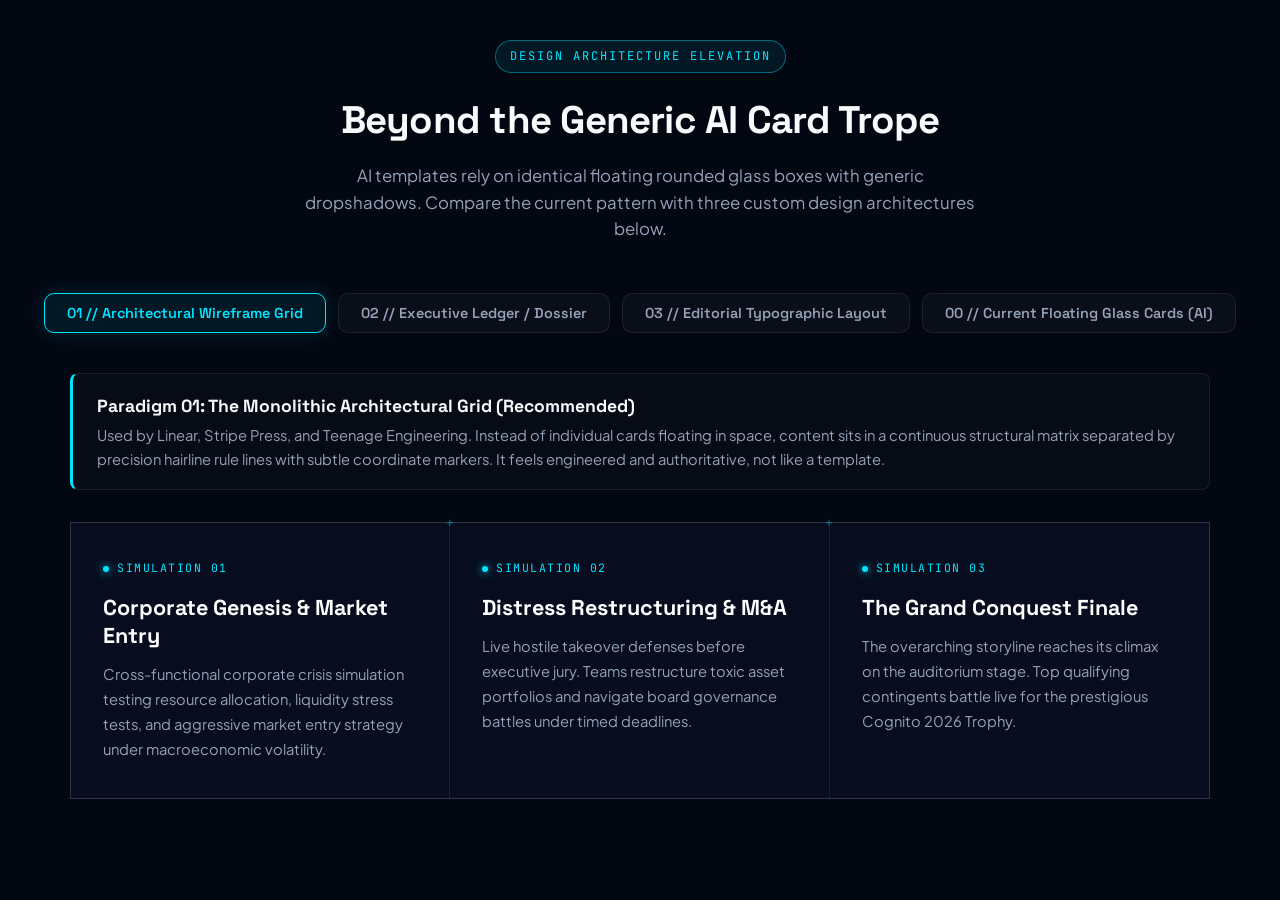
==== card-design-showcase.html @ 3b019dae "docs(showcase): add interactive card redesign showcase to project folder" ====
<!DOCTYPE html>
<html lang="en">
<head>
    <meta charset="UTF-8">
    <meta name="viewport" content="width=device-width, initial-scale=1.0">
    <title>Cognito 2026 - Bespoke Design Paradigms</title>
    <link rel="preconnect" href="https://fonts.googleapis.com">
    <link rel="preconnect" href="https://fonts.gstatic.com" crossorigin>
    <link href="https://fonts.googleapis.com/css2?family=Plus+Jakarta+Sans:wght@300;400;500;600;700;800&family=Space+Grotesk:wght@400;500;600;700&family=JetBrains+Mono:wght@400;500&display=swap" rel="stylesheet">
    <style>
        :root {
            --bg-deep: #030712;
            --bg-surface: #070d1e;
            --bg-subtle: #0d162d;
            --primary: #00e5ff;
            --primary-dim: rgba(0, 229, 255, 0.4);
            --primary-ghost: rgba(0, 229, 255, 0.08);
            --edge: rgba(255, 255, 255, 0.08);
            --edge-bright: rgba(255, 255, 255, 0.16);
            --text-primary: #f8fafc;
            --text-secondary: #94a3b8;
            --text-muted: #64748b;
            --font-display: 'Space Grotesk', sans-serif;
            --font-body: 'Plus Jakarta Sans', sans-serif;
            --font-mono: 'JetBrains Mono', monospace;
        }

        * { box-sizing: border-box; margin: 0; padding: 0; }
        body {
            background: var(--bg-deep);
            color: var(--text-primary);
            font-family: var(--font-body);
            line-height: 1.6;
            padding: 40px 24px;
        }

        .showcase-header {
            max-width: 1200px;
            margin: 0 auto 50px;
            text-align: center;
        }
        .showcase-tag {
            font-family: var(--font-mono);
            font-size: 0.75rem;
            color: var(--primary);
            letter-spacing: 2px;
            text-transform: uppercase;
            background: var(--primary-ghost);
            padding: 6px 14px;
            border-radius: 100px;
            border: 1px solid var(--primary-dim);
            display: inline-block;
            margin-bottom: 16px;
        }
        .showcase-title {
            font-family: var(--font-display);
            font-size: 2.4rem;
            font-weight: 700;
            letter-spacing: -0.02em;
            margin-bottom: 12px;
        }
        .showcase-subtitle {
            color: var(--text-secondary);
            font-size: 1.05rem;
            max-width: 680px;
            margin: 0 auto;
        }

        /* TABS */
        .tab-bar {
            display: flex;
            justify-content: center;
            gap: 12px;
            margin-bottom: 40px;
            flex-wrap: wrap;
        }
        .tab-btn {
            background: rgba(255,255,255,0.03);
            border: 1px solid var(--edge);
            color: var(--text-secondary);
            padding: 10px 22px;
            border-radius: 10px;
            font-family: var(--font-display);
            font-weight: 600;
            font-size: 0.9rem;
            cursor: pointer;
            transition: all 0.25s ease;
        }
        .tab-btn:hover {
            color: #fff;
            border-color: var(--edge-bright);
        }
        .tab-btn.active {
            background: var(--primary-ghost);
            color: var(--primary);
            border-color: var(--primary);
            box-shadow: 0 0 20px rgba(0,229,255,0.15);
        }

        .paradigm-section {
            max-width: 1140px;
            margin: 0 auto 60px;
            display: none;
        }
        .paradigm-section.active { display: block; }

        .paradigm-desc-box {
            background: rgba(255,255,255,0.02);
            border: 1px solid var(--edge);
            border-left: 3px solid var(--primary);
            padding: 18px 24px;
            border-radius: 8px;
            margin-bottom: 32px;
        }
        .paradigm-desc-box h4 {
            font-family: var(--font-display);
            font-size: 1.1rem;
            margin-bottom: 4px;
        }
        .paradigm-desc-box p {
            color: var(--text-secondary);
            font-size: 0.92rem;
        }

        /* -------------------------------------------------------------
           CURRENT (AI TROPES)
           ------------------------------------------------------------- */
        .ai-grid {
            display: grid;
            grid-template-columns: repeat(3, 1fr);
            gap: 20px;
        }
        .ai-card {
            background: rgba(13, 22, 45, 0.45);
            backdrop-filter: blur(16px);
            border: 1px solid rgba(255, 255, 255, 0.08);
            border-radius: 16px;
            padding: 28px;
            position: relative;
            transition: all 0.4s ease;
        }
        .ai-card:hover {
            transform: translateY(-6px);
            border-color: rgba(0, 229, 255, 0.4);
            box-shadow: 0 20px 40px rgba(0,0,0,0.6), 0 0 30px rgba(0,229,255,0.1);
        }
        .ai-badge {
            display: inline-block;
            font-size: 0.7rem;
            padding: 4px 10px;
            border-radius: 50px;
            background: rgba(0,229,255,0.1);
            color: var(--primary);
            margin-bottom: 14px;
        }

        /* -------------------------------------------------------------
           PARADIGM 1: ARCHITECTURAL MONOLITHIC GRID (Zero Floating Cards)
           Continuous structural frame with hairline rule lines and technical crosshairs
           ------------------------------------------------------------- */
        .arch-matrix {
            border: 1px solid var(--edge-bright);
            background: var(--bg-surface);
            display: grid;
            grid-template-columns: repeat(3, 1fr);
            position: relative;
        }
        .arch-cell {
            padding: 36px 32px;
            border-right: 1px solid var(--edge);
            position: relative;
            background: transparent;
            transition: background 0.3s ease;
        }
        .arch-cell:last-child { border-right: none; }
        .arch-cell:hover {
            background: rgba(0, 229, 255, 0.025);
        }
        .arch-crosshair {
            position: absolute;
            top: -7px;
            right: -7px;
            width: 13px;
            height: 13px;
            color: var(--primary-dim);
            font-family: var(--font-mono);
            font-size: 13px;
            line-height: 13px;
            text-align: center;
            pointer-events: none;
            z-index: 2;
        }
        .arch-kicker {
            font-family: var(--font-mono);
            font-size: 0.72rem;
            color: var(--primary);
            letter-spacing: 1.5px;
            margin-bottom: 16px;
            display: flex;
            align-items: center;
            gap: 8px;
        }
        .arch-kicker::before {
            content: '';
            width: 6px;
            height: 6px;
            background: var(--primary);
            border-radius: 50%;
            box-shadow: 0 0 8px var(--primary);
        }
        .arch-title {
            font-family: var(--font-display);
            font-size: 1.35rem;
            font-weight: 700;
            color: #fff;
            margin-bottom: 12px;
            line-height: 1.3;
        }
        .arch-desc {
            color: var(--text-secondary);
            font-size: 0.92rem;
            line-height: 1.7;
        }

        /* -------------------------------------------------------------
           PARADIGM 2: EXECUTIVE DOSSIER / LEDGER ROWS
           High-density professional rows inspired by financial terminals & corporate desks
           ------------------------------------------------------------- */
        .ledger-stack {
            display: flex;
            flex-direction: column;
            gap: 4px;
        }
        .ledger-row {
            display: grid;
            grid-template-columns: 80px 240px 1fr 180px 140px;
            align-items: center;
            padding: 22px 28px;
            background: rgba(7, 13, 30, 0.6);
            border: 1px solid var(--edge);
            border-radius: 8px;
            transition: all 0.25s cubic-bezier(0.16, 1, 0.3, 1);
            position: relative;
        }
        .ledger-row:hover {
            background: rgba(13, 22, 45, 0.9);
            border-color: var(--primary-dim);
            transform: translateX(6px);
        }
        .ledger-num {
            font-family: var(--font-mono);
            font-size: 0.85rem;
            color: var(--text-muted);
            font-weight: 600;
        }
        .ledger-entity {
            font-family: var(--font-display);
            font-size: 1.15rem;
            font-weight: 700;
            color: #fff;
        }
        .ledger-detail {
            color: var(--text-secondary);
            font-size: 0.9rem;
            padding-right: 20px;
        }
        .ledger-meta {
            font-family: var(--font-mono);
            font-size: 0.8rem;
            color: var(--primary);
        }
        .ledger-action {
            text-align: right;
        }
        .ledger-btn {
            font-family: var(--font-mono);
            font-size: 0.78rem;
            color: #fff;
            background: transparent;
            border: 1px solid var(--edge-bright);
            padding: 7px 16px;
            border-radius: 6px;
            cursor: pointer;
            transition: all 0.2s;
        }
        .ledger-row:hover .ledger-btn {
            background: var(--primary);
            color: #030712;
            border-color: var(--primary);
            font-weight: 600;
        }

        /* -------------------------------------------------------------
           PARADIGM 3: EDITORIAL TYPOGRAPHY & NEGATIVE SPACE
           Magazine/Pentagram style, zero borders, pure layout rhythm
           ------------------------------------------------------------- */
        .editorial-grid {
            display: grid;
            grid-template-columns: repeat(3, 1fr);
            gap: 48px;
            border-top: 1px solid var(--edge-bright);
            padding-top: 40px;
        }
        .editorial-col {
            position: relative;
        }
        .editorial-num {
            font-family: var(--font-display);
            font-size: 4rem;
            font-weight: 800;
            color: rgba(255, 255, 255, 0.06);
            line-height: 1;
            margin-bottom: -16px;
            user-select: none;
        }
        .editorial-title {
            font-family: var(--font-display);
            font-size: 1.45rem;
            font-weight: 700;
            color: #fff;
            margin-bottom: 14px;
        }
        .editorial-desc {
            color: var(--text-secondary);
            font-size: 0.95rem;
            line-height: 1.75;
            border-left: 2px solid var(--edge);
            padding-left: 16px;
            transition: border-color 0.3s;
        }
        .editorial-col:hover .editorial-desc {
            border-color: var(--primary);
            color: #e2e8f0;
        }
    </style>
</head>
<body>

    <header class="showcase-header">
        <span class="showcase-tag">Design Architecture Elevation</span>
        <h1 class="showcase-title">Beyond the Generic AI Card Trope</h1>
        <p class="showcase-subtitle">
            AI templates rely on identical floating rounded glass boxes with generic dropshadows. 
            Compare the current pattern with three custom design architectures below.
        </p>
    </header>

    <div class="tab-bar">
        <button class="tab-btn active" onclick="switchTab('arch')">01 // Architectural Wireframe Grid</button>
        <button class="tab-btn" onclick="switchTab('ledger')">02 // Executive Ledger / Dossier</button>
        <button class="tab-btn" onclick="switchTab('editorial')">03 // Editorial Typographic Layout</button>
        <button class="tab-btn" onclick="switchTab('current')">00 // Current Floating Glass Cards (AI)</button>
    </div>

    <!-- 01 ARCHITECTURAL GRID -->
    <div id="tab-arch" class="paradigm-section active">
        <div class="paradigm-desc-box">
            <h4>Paradigm 01: The Monolithic Architectural Grid (Recommended)</h4>
            <p>
                Used by Linear, Stripe Press, and Teenage Engineering. Instead of individual cards floating in space, content sits in a continuous structural matrix separated by precision hairline rule lines with subtle coordinate markers. It feels engineered and authoritative, not like a template.
            </p>
        </div>

        <div class="arch-matrix">
            <div class="arch-cell">
                <div class="arch-crosshair">+</div>
                <div class="arch-kicker">SIMULATION 01</div>
                <h3 class="arch-title">Corporate Genesis & Market Entry</h3>
                <p class="arch-desc">Cross-functional corporate crisis simulation testing resource allocation, liquidity stress tests, and aggressive market entry strategy under macroeconomic volatility.</p>
            </div>
            <div class="arch-cell">
                <div class="arch-crosshair">+</div>
                <div class="arch-kicker">SIMULATION 02</div>
                <h3 class="arch-title">Distress Restructuring & M&A</h3>
                <p class="arch-desc">Live hostile takeover defenses before executive jury. Teams restructure toxic asset portfolios and navigate board governance battles under timed deadlines.</p>
            </div>
            <div class="arch-cell">
                <div class="arch-kicker">SIMULATION 03</div>
                <h3 class="arch-title">The Grand Conquest Finale</h3>
                <p class="arch-desc">The overarching storyline reaches its climax on the auditorium stage. Top qualifying contingents battle live for the prestigious Cognito 2026 Trophy.</p>
            </div>
        </div>
    </div>

    <!-- 02 EXECUTIVE LEDGER -->
    <div id="tab-ledger" class="paradigm-section">
        <div class="paradigm-desc-box">
            <h4>Paradigm 02: Executive Ledger / Dossier System</h4>
            <p>
                Inspired by Bloomberg terminals, private wealth portals, and McKinsey war-room dashboards. High-density horizontal exhibits with monospace timestamps and status indicators. Perfect for Rounds, Timeline exhibits, and Representatives.
            </p>
        </div>

        <div class="ledger-stack">
            <div class="ledger-row">
                <div class="ledger-num">EX // 01</div>
                <div class="ledger-entity">Corporate Genesis</div>
                <div class="ledger-detail">Cross-functional cross-examination simulation testing resource allocation & strategy.</div>
                <div class="ledger-meta">DEC 15 • 09:30 IST</div>
                <div class="ledger-action"><button class="ledger-btn">View Dossier →</button></div>
            </div>
            <div class="ledger-row">
                <div class="ledger-num">EX // 02</div>
                <div class="ledger-entity">Crisis Management</div>
                <div class="ledger-detail">Supply-chain collapse scenario requiring instant boardroom strategic realignment.</div>
                <div class="ledger-meta">DEC 16 • 10:00 IST</div>
                <div class="ledger-action"><button class="ledger-btn">View Dossier →</button></div>
            </div>
            <div class="ledger-row">
                <div class="ledger-num">EX // 03</div>
                <div class="ledger-entity">The Final Conquest</div>
                <div class="ledger-detail">Live executive pitch & hostile defense before senior industry partners.</div>
                <div class="ledger-meta">DEC 17 • 11:00 IST</div>
                <div class="ledger-action"><button class="ledger-btn">View Dossier →</button></div>
            </div>
        </div>
    </div>

    <!-- 03 EDITORIAL TYPOGRAPHY -->
    <div id="tab-editorial" class="paradigm-section">
        <div class="paradigm-desc-box">
            <h4>Paradigm 03: Editorial Typographic Hierarchy</h4>
            <p>
                Used by high-end design houses (Pentagram, Apple Pro campaigns, Architectural Digest). Deletes card boxes entirely! Relies on dramatic scale contrast, large faint numerals, and crisp accent borders. Feels like an elite print monograph brought to life.
            </p>
        </div>

        <div class="editorial-grid">
            <div class="editorial-col">
                <div class="editorial-num">01</div>
                <h3 class="editorial-title">Corporate Genesis</h3>
                <p class="editorial-desc">Testing the contingent's agility, cross-departmental coordination, and capital allocation in high-pressure simulation chambers.</p>
            </div>
            <div class="editorial-col">
                <div class="editorial-num">02</div>
                <h3 class="editorial-title">Hostile Takeovers</h3>
                <p class="editorial-desc">Unannounced stakeholder revolts and supply collapse. Defend your corporate valuation before an uncompromising jury.</p>
            </div>
            <div class="editorial-col">
                <div class="editorial-num">03</div>
                <h3 class="editorial-title">Grand Champions</h3>
                <p class="editorial-desc">The overarching storyline reaches its climax. The premier contingents battle live for the prestigious Cognito 2026 Trophy.</p>
            </div>
        </div>
    </div>

    <!-- 00 CURRENT AI TROPES -->
    <div id="tab-current" class="paradigm-section">
        <div class="paradigm-desc-box" style="border-left-color: #ef4444;">
            <h4 style="color: #f87171;">Current Look: The Floating Glassmorphic AI Trope</h4>
            <p>
                Identical rounded rectangles floating with <code>translateY(-6px)</code> on hover, glass blur, and glowing borders. This pattern was generated by AI tools thousands of times in 2024 and feels like a clone template.
            </p>
        </div>

        <div class="ai-grid">
            <div class="ai-card">
                <span class="ai-badge">ROUND 1</span>
                <h3 style="margin-bottom:10px;">Corporate Genesis</h3>
                <p style="color:var(--text-secondary);font-size:0.9rem;">Cross-functional corporate simulation testing agility, strategy, and resource allocation.</p>
            </div>
            <div class="ai-card">
                <span class="ai-badge">SEMI-FINALS</span>
                <h3 style="margin-bottom:10px;">Hostile Defense</h3>
                <p style="color:var(--text-secondary);font-size:0.9rem;">Unannounced supply-chain collapse threatening corporate continuity live.</p>
            </div>
            <div class="ai-card">
                <span class="ai-badge">FINALE</span>
                <h3 style="margin-bottom:10px;">The Final Conquest</h3>
                <p style="color:var(--text-secondary);font-size:0.9rem;">Top qualifying contingents battle live on the auditorium stage for the trophy.</p>
            </div>
        </div>
    </div>

    <script>
        function switchTab(tabId) {
            document.querySelectorAll('.tab-btn').forEach(b => b.classList.remove('active'));
            document.querySelectorAll('.paradigm-section').forEach(s => s.classList.remove('active'));
            
            const targetSection = document.getElementById('tab-' + tabId);
            if (targetSection) targetSection.classList.add('active');

            const activeBtn = Array.from(document.querySelectorAll('.tab-btn')).find(b => b.getAttribute('onclick').includes(tabId));
            if (activeBtn) activeBtn.classList.add('active');
        }
    </script>
</body>
</html>
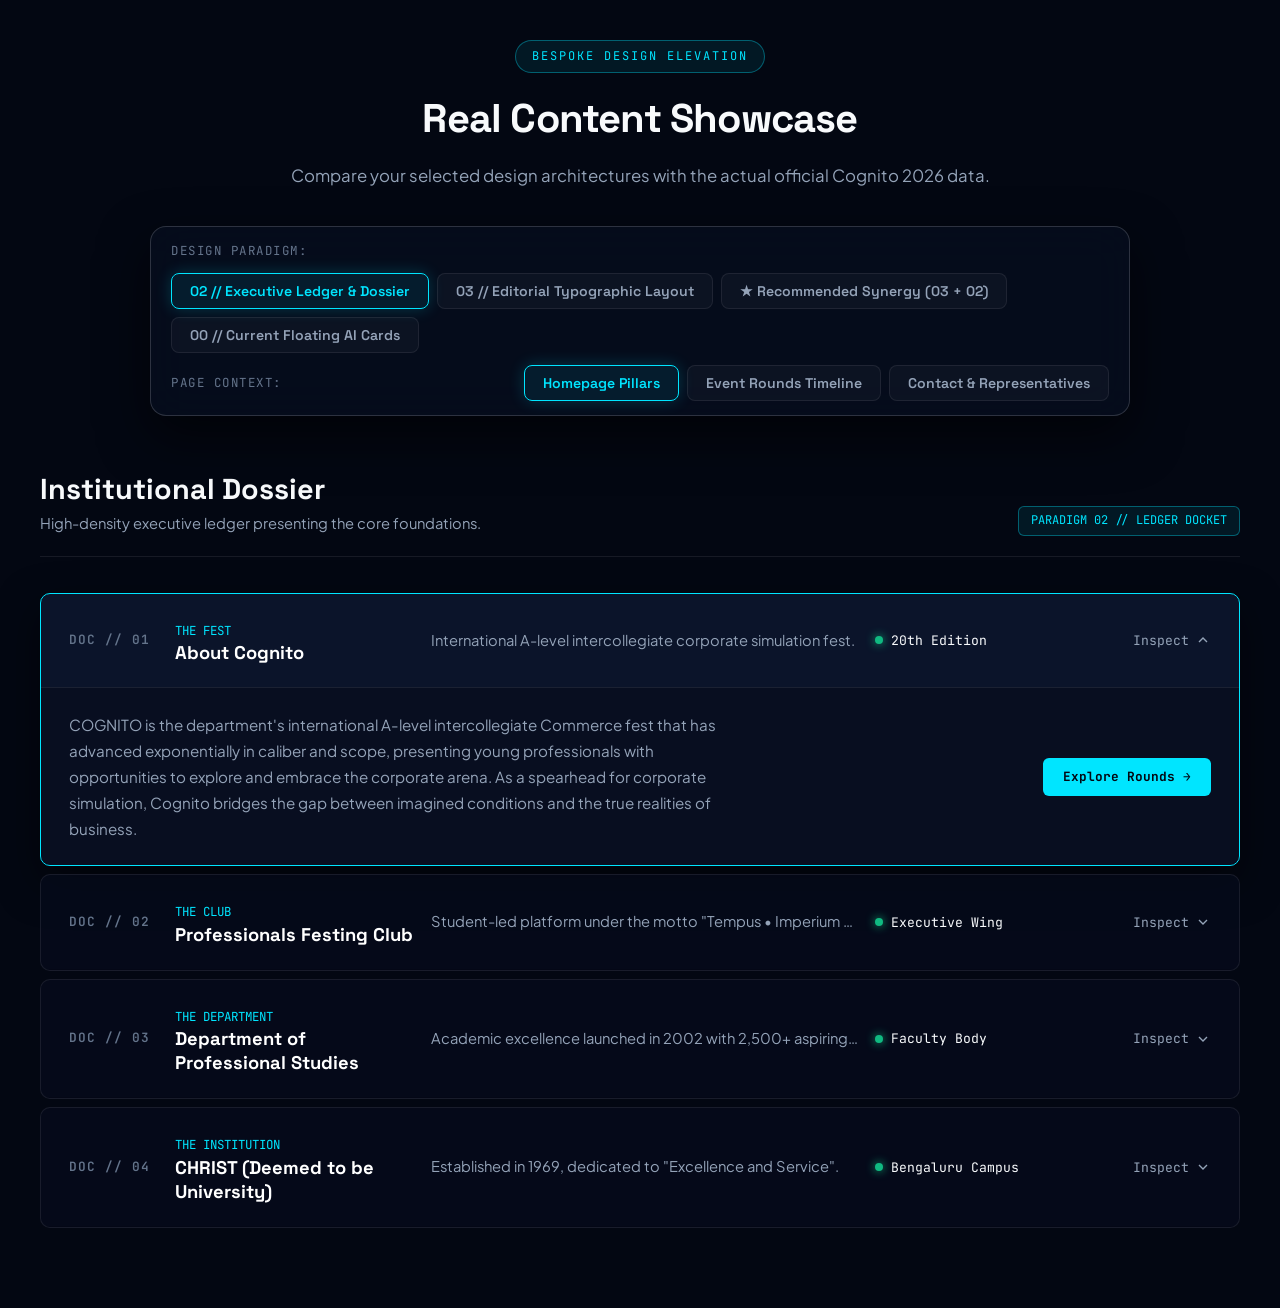
==== commit f441e4c0: "feat(design): update real-content design showcase with paradigms 02, 03 and synergy view" ====
--- a/card-design-showcase.html
+++ b/card-design-showcase.html
@@ -3,26 +3,31 @@
 <head>
     <meta charset="UTF-8">
     <meta name="viewport" content="width=device-width, initial-scale=1.0">
-    <title>Cognito 2026 - Bespoke Design Paradigms</title>
+    <title>Cognito 2026 - Real Content Design Paradigms</title>
     <link rel="preconnect" href="https://fonts.googleapis.com">
     <link rel="preconnect" href="https://fonts.gstatic.com" crossorigin>
-    <link href="https://fonts.googleapis.com/css2?family=Plus+Jakarta+Sans:wght@300;400;500;600;700;800&family=Space+Grotesk:wght@400;500;600;700&family=JetBrains+Mono:wght@400;500&display=swap" rel="stylesheet">
+    <link href="https://fonts.googleapis.com/css2?family=Plus+Jakarta+Sans:wght@300;400;500;600;700;800&family=Space+Grotesk:wght@400;500;600;700&family=JetBrains+Mono:wght@400;500;600&display=swap" rel="stylesheet">
     <style>
         :root {
             --bg-deep: #030712;
             --bg-surface: #070d1e;
-            --bg-subtle: #0d162d;
+            --bg-elevated: #0d162d;
+            --bg-glass: rgba(10, 18, 38, 0.65);
             --primary: #00e5ff;
-            --primary-dim: rgba(0, 229, 255, 0.4);
+            --primary-dim: rgba(0, 229, 255, 0.35);
             --primary-ghost: rgba(0, 229, 255, 0.08);
             --edge: rgba(255, 255, 255, 0.08);
+            --edge-dim: rgba(255, 255, 255, 0.04);
             --edge-bright: rgba(255, 255, 255, 0.16);
             --text-primary: #f8fafc;
             --text-secondary: #94a3b8;
             --text-muted: #64748b;
+            --accent-green: #10b981;
+            --accent-amber: #f59e0b;
             --font-display: 'Space Grotesk', sans-serif;
             --font-body: 'Plus Jakarta Sans', sans-serif;
             --font-mono: 'JetBrains Mono', monospace;
+            --ease-out: cubic-bezier(0.16, 1, 0.3, 1);
         }
 
         * { box-sizing: border-box; margin: 0; padding: 0; }
@@ -31,30 +36,36 @@
             color: var(--text-primary);
             font-family: var(--font-body);
             line-height: 1.6;
-            padding: 40px 24px;
-        }
-
+            padding: 40px 20px 80px;
+            overflow-x: hidden;
+        }
+
+        .container {
+            max-width: 1200px;
+            margin: 0 auto;
+        }
+
+        /* TOP SHOWCASE CONTROLS */
         .showcase-header {
-            max-width: 1200px;
-            margin: 0 auto 50px;
             text-align: center;
-        }
-        .showcase-tag {
+            margin-bottom: 36px;
+        }
+        .showcase-pill {
             font-family: var(--font-mono);
             font-size: 0.75rem;
             color: var(--primary);
             letter-spacing: 2px;
             text-transform: uppercase;
             background: var(--primary-ghost);
-            padding: 6px 14px;
+            padding: 6px 16px;
             border-radius: 100px;
             border: 1px solid var(--primary-dim);
             display: inline-block;
-            margin-bottom: 16px;
+            margin-bottom: 14px;
         }
         .showcase-title {
             font-family: var(--font-display);
-            font-size: 2.4rem;
+            font-size: 2.5rem;
             font-weight: 700;
             letter-spacing: -0.02em;
             margin-bottom: 12px;
@@ -62,426 +73,1139 @@
         .showcase-subtitle {
             color: var(--text-secondary);
             font-size: 1.05rem;
-            max-width: 680px;
+            max-width: 720px;
             margin: 0 auto;
         }
 
-        /* TABS */
-        .tab-bar {
+        /* DUAL CONTROLLER BAR */
+        .control-dock {
+            background: rgba(7, 13, 30, 0.85);
+            border: 1px solid var(--edge-bright);
+            backdrop-filter: blur(20px);
+            padding: 14px 20px;
+            border-radius: 16px;
+            max-width: 980px;
+            margin: 0 auto 50px;
             display: flex;
-            justify-content: center;
+            flex-direction: column;
             gap: 12px;
-            margin-bottom: 40px;
+            box-shadow: 0 20px 50px rgba(0,0,0,0.6);
+        }
+        .control-row {
+            display: flex;
+            align-items: center;
+            justify-content: space-between;
+            gap: 12px;
             flex-wrap: wrap;
         }
-        .tab-btn {
+        .control-label {
+            font-family: var(--font-mono);
+            font-size: 0.78rem;
+            color: var(--text-muted);
+            text-transform: uppercase;
+            letter-spacing: 1.5px;
+        }
+        .btn-group {
+            display: flex;
+            gap: 8px;
+            flex-wrap: wrap;
+        }
+        .mode-btn {
             background: rgba(255,255,255,0.03);
             border: 1px solid var(--edge);
             color: var(--text-secondary);
-            padding: 10px 22px;
-            border-radius: 10px;
+            padding: 8px 18px;
+            border-radius: 8px;
             font-family: var(--font-display);
+            font-size: 0.88rem;
             font-weight: 600;
-            font-size: 0.9rem;
             cursor: pointer;
-            transition: all 0.25s ease;
-        }
-        .tab-btn:hover {
+            transition: all 0.2s var(--ease-out);
+        }
+        .mode-btn:hover {
             color: #fff;
             border-color: var(--edge-bright);
         }
-        .tab-btn.active {
+        .mode-btn.active {
             background: var(--primary-ghost);
             color: var(--primary);
             border-color: var(--primary);
-            box-shadow: 0 0 20px rgba(0,229,255,0.15);
-        }
-
-        .paradigm-section {
-            max-width: 1140px;
-            margin: 0 auto 60px;
+            box-shadow: 0 0 16px rgba(0,229,255,0.2);
+        }
+        .mode-btn.current-ai.active {
+            background: rgba(239, 68, 68, 0.1);
+            color: #f87171;
+            border-color: #ef4444;
+            box-shadow: 0 0 16px rgba(239,68,68,0.2);
+        }
+
+        .view-frame {
             display: none;
         }
-        .paradigm-section.active { display: block; }
-
-        .paradigm-desc-box {
-            background: rgba(255,255,255,0.02);
-            border: 1px solid var(--edge);
-            border-left: 3px solid var(--primary);
-            padding: 18px 24px;
-            border-radius: 8px;
-            margin-bottom: 32px;
-        }
-        .paradigm-desc-box h4 {
+        .view-frame.active {
+            display: block;
+            animation: fadeIn 0.4s var(--ease-out);
+        }
+        @keyframes fadeIn {
+            from { opacity: 0; transform: translateY(12px); }
+            to { opacity: 1; transform: translateY(0); }
+        }
+
+        .section-intro-bar {
+            border-bottom: 1px solid var(--edge);
+            padding-bottom: 20px;
+            margin-bottom: 36px;
+            display: flex;
+            justify-content: space-between;
+            align-items: flex-end;
+            flex-wrap: wrap;
+            gap: 16px;
+        }
+        .section-intro-bar h2 {
             font-family: var(--font-display);
-            font-size: 1.1rem;
-            margin-bottom: 4px;
-        }
-        .paradigm-desc-box p {
-            color: var(--text-secondary);
-            font-size: 0.92rem;
-        }
-
-        /* -------------------------------------------------------------
-           CURRENT (AI TROPES)
-           ------------------------------------------------------------- */
-        .ai-grid {
-            display: grid;
-            grid-template-columns: repeat(3, 1fr);
-            gap: 20px;
-        }
-        .ai-card {
-            background: rgba(13, 22, 45, 0.45);
-            backdrop-filter: blur(16px);
-            border: 1px solid rgba(255, 255, 255, 0.08);
-            border-radius: 16px;
-            padding: 28px;
-            position: relative;
-            transition: all 0.4s ease;
-        }
-        .ai-card:hover {
-            transform: translateY(-6px);
-            border-color: rgba(0, 229, 255, 0.4);
-            box-shadow: 0 20px 40px rgba(0,0,0,0.6), 0 0 30px rgba(0,229,255,0.1);
-        }
-        .ai-badge {
-            display: inline-block;
-            font-size: 0.7rem;
-            padding: 4px 10px;
-            border-radius: 50px;
-            background: rgba(0,229,255,0.1);
+            font-size: 1.8rem;
+            font-weight: 700;
+        }
+        .section-intro-bar .badge-note {
+            font-family: var(--font-mono);
+            font-size: 0.75rem;
             color: var(--primary);
-            margin-bottom: 14px;
-        }
-
-        /* -------------------------------------------------------------
-           PARADIGM 1: ARCHITECTURAL MONOLITHIC GRID (Zero Floating Cards)
-           Continuous structural frame with hairline rule lines and technical crosshairs
-           ------------------------------------------------------------- */
-        .arch-matrix {
-            border: 1px solid var(--edge-bright);
-            background: var(--bg-surface);
-            display: grid;
-            grid-template-columns: repeat(3, 1fr);
-            position: relative;
-        }
-        .arch-cell {
-            padding: 36px 32px;
-            border-right: 1px solid var(--edge);
-            position: relative;
-            background: transparent;
-            transition: background 0.3s ease;
-        }
-        .arch-cell:last-child { border-right: none; }
-        .arch-cell:hover {
-            background: rgba(0, 229, 255, 0.025);
-        }
-        .arch-crosshair {
-            position: absolute;
-            top: -7px;
-            right: -7px;
-            width: 13px;
-            height: 13px;
-            color: var(--primary-dim);
-            font-family: var(--font-mono);
-            font-size: 13px;
-            line-height: 13px;
-            text-align: center;
-            pointer-events: none;
-            z-index: 2;
-        }
-        .arch-kicker {
-            font-family: var(--font-mono);
-            font-size: 0.72rem;
-            color: var(--primary);
-            letter-spacing: 1.5px;
-            margin-bottom: 16px;
-            display: flex;
-            align-items: center;
-            gap: 8px;
-        }
-        .arch-kicker::before {
-            content: '';
-            width: 6px;
-            height: 6px;
-            background: var(--primary);
-            border-radius: 50%;
-            box-shadow: 0 0 8px var(--primary);
-        }
-        .arch-title {
-            font-family: var(--font-display);
-            font-size: 1.35rem;
-            font-weight: 700;
-            color: #fff;
-            margin-bottom: 12px;
-            line-height: 1.3;
-        }
-        .arch-desc {
-            color: var(--text-secondary);
-            font-size: 0.92rem;
-            line-height: 1.7;
-        }
-
-        /* -------------------------------------------------------------
-           PARADIGM 2: EXECUTIVE DOSSIER / LEDGER ROWS
-           High-density professional rows inspired by financial terminals & corporate desks
-           ------------------------------------------------------------- */
-        .ledger-stack {
+            background: var(--primary-ghost);
+            padding: 4px 12px;
+            border-radius: 6px;
+            border: 1px solid var(--primary-dim);
+        }
+
+        /* =============================================================
+           PARADIGM 02 // EXECUTIVE DOSSIER & LEDGER ROWS
+           ============================================================= */
+
+        /* 1. Rounds Ledger */
+        .rounds-ledger-stack {
             display: flex;
             flex-direction: column;
-            gap: 4px;
-        }
-        .ledger-row {
+            gap: 8px;
+        }
+        .rounds-ledger-item {
+            background: rgba(7, 13, 30, 0.6);
+            border: 1px solid var(--edge);
+            border-radius: 10px;
+            overflow: hidden;
+            transition: all 0.3s var(--ease-out);
+        }
+        .rounds-ledger-item:hover {
+            border-color: var(--primary-dim);
+            background: rgba(13, 22, 45, 0.7);
+        }
+        .rounds-ledger-item.expanded {
+            border-color: var(--primary);
+            background: rgba(13, 22, 45, 0.9);
+            box-shadow: 0 16px 40px rgba(0,0,0,0.5);
+        }
+        .rounds-ledger-header {
             display: grid;
-            grid-template-columns: 80px 240px 1fr 180px 140px;
+            grid-template-columns: 90px 240px 1fr 180px 140px;
             align-items: center;
             padding: 22px 28px;
-            background: rgba(7, 13, 30, 0.6);
-            border: 1px solid var(--edge);
-            border-radius: 8px;
-            transition: all 0.25s cubic-bezier(0.16, 1, 0.3, 1);
-            position: relative;
-        }
-        .ledger-row:hover {
-            background: rgba(13, 22, 45, 0.9);
-            border-color: var(--primary-dim);
-            transform: translateX(6px);
-        }
-        .ledger-num {
-            font-family: var(--font-mono);
-            font-size: 0.85rem;
+            cursor: pointer;
+            user-select: none;
+            gap: 16px;
+        }
+        .r-code {
+            font-family: var(--font-mono);
+            font-size: 0.8rem;
+            font-weight: 600;
             color: var(--text-muted);
-            font-weight: 600;
-        }
-        .ledger-entity {
+            letter-spacing: 1px;
+        }
+        .r-title-group h3 {
             font-family: var(--font-display);
             font-size: 1.15rem;
             font-weight: 700;
             color: #fff;
-        }
-        .ledger-detail {
+            line-height: 1.3;
+        }
+        .r-title-group .r-round-name {
+            font-size: 0.78rem;
+            color: var(--primary);
+            font-family: var(--font-mono);
+            text-transform: uppercase;
+        }
+        .r-desc-brief {
+            color: var(--text-secondary);
+            font-size: 0.92rem;
+            white-space: nowrap;
+            overflow: hidden;
+            text-overflow: ellipsis;
+        }
+        .r-status {
+            display: flex;
+            align-items: center;
+            gap: 8px;
+            font-size: 0.82rem;
+            font-family: var(--font-mono);
+        }
+        .status-dot {
+            width: 8px;
+            height: 8px;
+            border-radius: 50%;
+        }
+        .status-dot.live { background: var(--accent-green); box-shadow: 0 0 10px var(--accent-green); }
+        .status-dot.locked { background: var(--accent-amber); box-shadow: 0 0 10px var(--accent-amber); }
+        .status-dot.closed { background: #64748b; }
+        .r-toggle-action {
+            text-align: right;
+            display: flex;
+            align-items: center;
+            justify-content: flex-end;
+            gap: 6px;
+            color: var(--text-secondary);
+            font-size: 0.82rem;
+            font-family: var(--font-mono);
+        }
+        .rounds-ledger-item:hover .r-toggle-action {
+            color: var(--primary);
+        }
+        .r-chevron {
+            transition: transform 0.3s;
+        }
+        .rounds-ledger-item.expanded .r-chevron {
+            transform: rotate(180deg);
+        }
+        .rounds-drawer {
+            max-height: 0;
+            overflow: hidden;
+            transition: max-height 0.4s var(--ease-out);
+            border-top: 1px solid transparent;
+            background: rgba(3, 7, 18, 0.4);
+        }
+        .rounds-ledger-item.expanded .rounds-drawer {
+            max-height: 250px;
+            border-top-color: var(--edge);
+        }
+        .rounds-drawer-inner {
+            padding: 24px 28px;
+            display: flex;
+            justify-content: space-between;
+            align-items: center;
+            gap: 30px;
+            flex-wrap: wrap;
+        }
+        .rounds-drawer-desc {
+            color: var(--text-secondary);
+            font-size: 0.95rem;
+            max-width: 650px;
+            line-height: 1.7;
+        }
+        .rounds-drawer-actions {
+            display: flex;
+            gap: 12px;
+        }
+        .btn-action-primary {
+            background: var(--primary);
+            color: #030712;
+            padding: 9px 20px;
+            border-radius: 6px;
+            font-weight: 700;
+            font-family: var(--font-mono);
+            font-size: 0.8rem;
+            text-decoration: none;
+            transition: all 0.2s;
+            display: inline-block;
+        }
+        .btn-action-primary:hover {
+            box-shadow: 0 0 20px var(--primary-dim);
+            transform: translateY(-2px);
+        }
+        .btn-action-secondary {
+            background: transparent;
+            color: #fff;
+            border: 1px solid var(--edge-bright);
+            padding: 9px 18px;
+            border-radius: 6px;
+            font-family: var(--font-mono);
+            font-size: 0.8rem;
+            text-decoration: none;
+            transition: all 0.2s;
+            display: inline-block;
+        }
+        .btn-action-secondary:hover {
+            border-color: var(--primary);
+            color: var(--primary);
+        }
+
+        /* 2. Contact Directory Ledger */
+        .faculty-dossier {
+            background: linear-gradient(135deg, rgba(13, 22, 45, 0.8) 0%, rgba(7, 13, 30, 0.8) 100%);
+            border: 1px solid var(--edge-bright);
+            border-left: 3px solid var(--primary);
+            padding: 28px 32px;
+            border-radius: 12px;
+            margin-bottom: 24px;
+            display: flex;
+            justify-content: space-between;
+            align-items: center;
+            flex-wrap: wrap;
+            gap: 20px;
+        }
+        .faculty-dossier-meta .f-tag {
+            font-family: var(--font-mono);
+            font-size: 0.72rem;
+            color: var(--primary);
+            letter-spacing: 1.5px;
+            text-transform: uppercase;
+            margin-bottom: 6px;
+        }
+        .faculty-dossier-meta .f-name {
+            font-family: var(--font-display);
+            font-size: 1.6rem;
+            font-weight: 700;
+            color: #fff;
+        }
+        .faculty-dossier-meta .f-sub {
+            color: var(--text-secondary);
+            font-size: 0.92rem;
+            margin-top: 4px;
+        }
+        .contact-ledger-table {
+            border: 1px solid var(--edge);
+            border-radius: 12px;
+            overflow: hidden;
+            background: var(--bg-surface);
+        }
+        .contact-row {
+            display: grid;
+            grid-template-columns: 80px 240px 1fr 180px 140px;
+            padding: 20px 28px;
+            align-items: center;
+            border-bottom: 1px solid var(--edge);
+            transition: background 0.2s;
+        }
+        .contact-row:last-child { border-bottom: none; }
+        .contact-row:hover { background: rgba(0,229,255,0.03); }
+        .contact-id {
+            font-family: var(--font-mono);
+            font-size: 0.8rem;
+            color: var(--text-muted);
+        }
+        .contact-name {
+            font-family: var(--font-display);
+            font-size: 1.15rem;
+            font-weight: 700;
+            color: #fff;
+        }
+        .contact-dept {
             color: var(--text-secondary);
             font-size: 0.9rem;
-            padding-right: 20px;
-        }
-        .ledger-meta {
-            font-family: var(--font-mono);
-            font-size: 0.8rem;
+        }
+        .contact-phone {
+            font-family: var(--font-mono);
+            font-size: 0.85rem;
+            color: var(--text-primary);
+            text-decoration: none;
+        }
+        .contact-phone:hover { color: var(--primary); }
+        .contact-btn-wa {
+            font-family: var(--font-mono);
+            font-size: 0.78rem;
+            color: var(--accent-green);
+            border: 1px solid rgba(16, 185, 129, 0.3);
+            padding: 6px 14px;
+            border-radius: 6px;
+            text-decoration: none;
+            text-align: center;
+            transition: all 0.2s;
+            display: inline-block;
+        }
+        .contact-btn-wa:hover {
+            background: rgba(16, 185, 129, 0.15);
+            border-color: var(--accent-green);
+        }
+
+        /* =============================================================
+           PARADIGM 03 // EDITORIAL TYPOGRAPHIC MONOGRAPH
+           ============================================================= */
+
+        .editorial-pillars-container {
+            display: flex;
+            flex-direction: column;
+            gap: 60px;
+        }
+        .editorial-row {
+            display: grid;
+            grid-template-columns: 120px 1fr 420px;
+            gap: 40px;
+            align-items: center;
+            border-bottom: 1px solid var(--edge);
+            padding-bottom: 60px;
+            position: relative;
+        }
+        .editorial-row:last-child { border-bottom: none; }
+        .editorial-index-huge {
+            font-family: var(--font-display);
+            font-size: 6rem;
+            font-weight: 800;
+            color: rgba(255, 255, 255, 0.05);
+            line-height: 0.8;
+            user-select: none;
+            transition: color 0.3s;
+        }
+        .editorial-row:hover .editorial-index-huge {
+            color: rgba(0, 229, 255, 0.15);
+        }
+        .editorial-narrative .ed-tag {
+            font-family: var(--font-mono);
+            font-size: 0.75rem;
             color: var(--primary);
-        }
-        .ledger-action {
-            text-align: right;
-        }
-        .ledger-btn {
-            font-family: var(--font-mono);
-            font-size: 0.78rem;
-            color: #fff;
-            background: transparent;
-            border: 1px solid var(--edge-bright);
-            padding: 7px 16px;
-            border-radius: 6px;
-            cursor: pointer;
-            transition: all 0.2s;
-        }
-        .ledger-row:hover .ledger-btn {
-            background: var(--primary);
-            color: #030712;
-            border-color: var(--primary);
-            font-weight: 600;
-        }
-
-        /* -------------------------------------------------------------
-           PARADIGM 3: EDITORIAL TYPOGRAPHY & NEGATIVE SPACE
-           Magazine/Pentagram style, zero borders, pure layout rhythm
-           ------------------------------------------------------------- */
-        .editorial-grid {
-            display: grid;
-            grid-template-columns: repeat(3, 1fr);
-            gap: 48px;
-            border-top: 1px solid var(--edge-bright);
-            padding-top: 40px;
-        }
-        .editorial-col {
-            position: relative;
-        }
-        .editorial-num {
+            letter-spacing: 2px;
+            text-transform: uppercase;
+            margin-bottom: 8px;
+            display: inline-block;
+        }
+        .editorial-narrative .ed-title {
             font-family: var(--font-display);
-            font-size: 4rem;
-            font-weight: 800;
-            color: rgba(255, 255, 255, 0.06);
-            line-height: 1;
-            margin-bottom: -16px;
-            user-select: none;
-        }
-        .editorial-title {
-            font-family: var(--font-display);
-            font-size: 1.45rem;
+            font-size: 2.1rem;
             font-weight: 700;
             color: #fff;
-            margin-bottom: 14px;
-        }
-        .editorial-desc {
+            margin-bottom: 16px;
+            line-height: 1.2;
+        }
+        .editorial-narrative .ed-text {
             color: var(--text-secondary);
-            font-size: 0.95rem;
-            line-height: 1.75;
+            font-size: 1.02rem;
+            line-height: 1.8;
+            max-width: 620px;
             border-left: 2px solid var(--edge);
-            padding-left: 16px;
+            padding-left: 20px;
             transition: border-color 0.3s;
         }
-        .editorial-col:hover .editorial-desc {
+        .editorial-row:hover .editorial-narrative .ed-text {
             border-color: var(--primary);
-            color: #e2e8f0;
+            color: #f1f5f9;
+        }
+        .editorial-image-frame {
+            position: relative;
+            height: 240px;
+            border-radius: 12px;
+            overflow: hidden;
+            display: flex;
+            align-items: center;
+            justify-content: center;
+            background: radial-gradient(circle at center, rgba(0,229,255,0.05) 0%, transparent 70%);
+        }
+        .editorial-image-frame img {
+            max-height: 85%;
+            max-width: 85%;
+            object-fit: contain;
+            filter: drop-shadow(0 12px 30px rgba(0,0,0,0.6));
+            transition: transform 0.5s var(--ease-out);
+        }
+        .editorial-row:hover .editorial-image-frame img {
+            transform: scale(1.04);
+        }
+
+        /* =============================================================
+           CURRENT AI CARDS (FOR DIRECT CONTRAST)
+           ============================================================= */
+        .ai-pillars-contrast {
+            display: flex;
+            flex-direction: column;
+            gap: 24px;
+        }
+        .ai-old-pillar {
+            display: grid;
+            grid-template-columns: 1fr 1fr;
+            border: 1px solid rgba(255, 255, 255, 0.08);
+            border-radius: 20px;
+            background: rgba(10, 18, 38, 0.65);
+            backdrop-filter: blur(16px);
+            overflow: hidden;
+            padding: 30px;
+            gap: 30px;
+            align-items: center;
+            transition: transform 0.4s, border-color 0.4s, box-shadow 0.4s;
+        }
+        .ai-old-pillar:hover {
+            transform: translateY(-6px);
+            border-color: var(--primary-dim);
+            box-shadow: 0 20px 50px rgba(0,0,0,0.6), 0 0 30px rgba(0,229,255,0.1);
+        }
+
+        @media (max-width: 900px) {
+            .rounds-ledger-header {
+                grid-template-columns: 1fr;
+                gap: 8px;
+            }
+            .contact-row {
+                grid-template-columns: 1fr;
+                gap: 8px;
+            }
+            .editorial-row {
+                grid-template-columns: 1fr;
+                gap: 20px;
+            }
+            .editorial-index-huge {
+                font-size: 3.5rem;
+            }
+            .ai-old-pillar {
+                grid-template-columns: 1fr;
+            }
         }
     </style>
 </head>
 <body>
 
-    <header class="showcase-header">
-        <span class="showcase-tag">Design Architecture Elevation</span>
-        <h1 class="showcase-title">Beyond the Generic AI Card Trope</h1>
-        <p class="showcase-subtitle">
-            AI templates rely on identical floating rounded glass boxes with generic dropshadows. 
-            Compare the current pattern with three custom design architectures below.
-        </p>
-    </header>
-
-    <div class="tab-bar">
-        <button class="tab-btn active" onclick="switchTab('arch')">01 // Architectural Wireframe Grid</button>
-        <button class="tab-btn" onclick="switchTab('ledger')">02 // Executive Ledger / Dossier</button>
-        <button class="tab-btn" onclick="switchTab('editorial')">03 // Editorial Typographic Layout</button>
-        <button class="tab-btn" onclick="switchTab('current')">00 // Current Floating Glass Cards (AI)</button>
+    <div class="container">
+        <header class="showcase-header">
+            <span class="showcase-pill">Bespoke Design Elevation</span>
+            <h1 class="showcase-title">Real Content Showcase</h1>
+            <p class="showcase-subtitle">
+                Compare your selected design architectures with the actual official Cognito 2026 data.
+            </p>
+        </header>
+
+        <!-- DOCK CONTROLLER -->
+        <div class="control-dock">
+            <div class="control-row">
+                <span class="control-label">Design Paradigm:</span>
+                <div class="btn-group">
+                    <button class="mode-btn active" onclick="setParadigm('ledger', this)">02 // Executive Ledger & Dossier</button>
+                    <button class="mode-btn" onclick="setParadigm('editorial', this)">03 // Editorial Typographic Layout</button>
+                    <button class="mode-btn" onclick="setParadigm('combined', this)">★ Recommended Synergy (03 + 02)</button>
+                    <button class="mode-btn current-ai" onclick="setParadigm('current', this)">00 // Current Floating AI Cards</button>
+                </div>
+            </div>
+            <div class="control-row" id="section-control-row" style="transition: opacity 0.3s;">
+                <span class="control-label">Page Context:</span>
+                <div class="btn-group">
+                    <button class="mode-btn active" onclick="setSection('pillars', this)">Homepage Pillars</button>
+                    <button class="mode-btn" onclick="setSection('rounds', this)">Event Rounds Timeline</button>
+                    <button class="mode-btn" onclick="setSection('contact', this)">Contact & Representatives</button>
+                </div>
+            </div>
+        </div>
+
+        <!-- =======================================================
+             VIEW FRAME: PARADIGM 02 (EXECUTIVE LEDGER & DOSSIER)
+             ======================================================= -->
+        <div id="frame-ledger" class="view-frame active">
+
+            <!-- PILLARS (LEDGER STYLE) -->
+            <div class="section-block sec-pillars">
+                <div class="section-intro-bar">
+                    <div>
+                        <h2>Institutional Dossier</h2>
+                        <p style="color:var(--text-secondary);font-size:0.92rem;">High-density executive ledger presenting the core foundations.</p>
+                    </div>
+                    <span class="badge-note">PARADIGM 02 // LEDGER DOCKET</span>
+                </div>
+
+                <div class="rounds-ledger-stack">
+                    <div class="rounds-ledger-item expanded">
+                        <div class="rounds-ledger-header" onclick="this.parentElement.classList.toggle('expanded')">
+                            <span class="r-code">DOC // 01</span>
+                            <div class="r-title-group">
+                                <span class="r-round-name">The Fest</span>
+                                <h3>About Cognito</h3>
+                            </div>
+                            <span class="r-desc-brief">International A-level intercollegiate corporate simulation fest.</span>
+                            <div class="r-status"><span class="status-dot live"></span><span>20th Edition</span></div>
+                            <div class="r-toggle-action"><span>Inspect</span><svg class="r-chevron" width="16" height="16" viewBox="0 0 24 24" fill="none" stroke="currentColor" stroke-width="2"><polyline points="6 9 12 15 18 9"/></svg></div>
+                        </div>
+                        <div class="rounds-drawer">
+                            <div class="rounds-drawer-inner">
+                                <p class="rounds-drawer-desc">COGNITO is the department's international A-level intercollegiate Commerce fest that has advanced exponentially in caliber and scope, presenting young professionals with opportunities to explore and embrace the corporate arena. As a spearhead for corporate simulation, Cognito bridges the gap between imagined conditions and the true realities of business.</p>
+                                <div class="rounds-drawer-actions">
+                                    <a href="rounds.html" class="btn-action-primary">Explore Rounds →</a>
+                                </div>
+                            </div>
+                        </div>
+                    </div>
+
+                    <div class="rounds-ledger-item">
+                        <div class="rounds-ledger-header" onclick="this.parentElement.classList.toggle('expanded')">
+                            <span class="r-code">DOC // 02</span>
+                            <div class="r-title-group">
+                                <span class="r-round-name">The Club</span>
+                                <h3>Professionals Festing Club</h3>
+                            </div>
+                            <span class="r-desc-brief">Student-led platform under the motto "Tempus • Imperium • Potentia".</span>
+                            <div class="r-status"><span class="status-dot live"></span><span>Executive Wing</span></div>
+                            <div class="r-toggle-action"><span>Inspect</span><svg class="r-chevron" width="16" height="16" viewBox="0 0 24 24" fill="none" stroke="currentColor" stroke-width="2"><polyline points="6 9 12 15 18 9"/></svg></div>
+                        </div>
+                        <div class="rounds-drawer">
+                            <div class="rounds-drawer-inner">
+                                <p class="rounds-drawer-desc">A student-led platform committed to cultivating competitive excellence, professional acumen, and leadership. Operating under the motto <em>"Tempus • Imperium • Potentia"</em>, the Club enables students to apply classroom learning in high-pressure environments while developing sound judgment and strategic execution under real stakes.</p>
+                                <div class="rounds-drawer-actions">
+                                    <a href="contact.html" class="btn-action-secondary">Meet Representatives</a>
+                                </div>
+                            </div>
+                        </div>
+                    </div>
+
+                    <div class="rounds-ledger-item">
+                        <div class="rounds-ledger-header" onclick="this.parentElement.classList.toggle('expanded')">
+                            <span class="r-code">DOC // 03</span>
+                            <div class="r-title-group">
+                                <span class="r-round-name">The Department</span>
+                                <h3>Department of Professional Studies</h3>
+                            </div>
+                            <span class="r-desc-brief">Academic excellence launched in 2002 with 2,500+ aspiring professionals.</span>
+                            <div class="r-status"><span class="status-dot live"></span><span>Faculty Body</span></div>
+                            <div class="r-toggle-action"><span>Inspect</span><svg class="r-chevron" width="16" height="16" viewBox="0 0 24 24" fill="none" stroke="currentColor" stroke-width="2"><polyline points="6 9 12 15 18 9"/></svg></div>
+                        </div>
+                        <div class="rounds-drawer">
+                            <div class="rounds-drawer-inner">
+                                <p class="rounds-drawer-desc">Launched in 2002, the Department of Professional Studies (DPS) is built on a strong foundation of academic excellence, application-based learning, and futuristic vision. Home to more than 2,500 students, DPS offers an academic journey enriched by international professional body partnerships and seasoned corporate faculty.</p>
+                            </div>
+                        </div>
+                    </div>
+
+                    <div class="rounds-ledger-item">
+                        <div class="rounds-ledger-header" onclick="this.parentElement.classList.toggle('expanded')">
+                            <span class="r-code">DOC // 04</span>
+                            <div class="r-title-group">
+                                <span class="r-round-name">The Institution</span>
+                                <h3>CHRIST (Deemed to be University)</h3>
+                            </div>
+                            <span class="r-desc-brief">Established in 1969, dedicated to "Excellence and Service".</span>
+                            <div class="r-status"><span class="status-dot live"></span><span>Bengaluru Campus</span></div>
+                            <div class="r-toggle-action"><span>Inspect</span><svg class="r-chevron" width="16" height="16" viewBox="0 0 24 24" fill="none" stroke="currentColor" stroke-width="2"><polyline points="6 9 12 15 18 9"/></svg></div>
+                        </div>
+                        <div class="rounds-drawer">
+                            <div class="rounds-drawer-inner">
+                                <p class="rounds-drawer-desc">Established in 1969, CHRIST (Deemed to be University) has undertaken path-breaking initiatives in Indian Higher Education. Dedicated to <em>"Excellence and Service"</em>, the premier institution provides its students with comprehensive excellence, preparing them for leadership in an ever-evolving global landscape.</p>
+                            </div>
+                        </div>
+                    </div>
+                </div>
+            </div>
+
+            <!-- ROUNDS (LEDGER STYLE) -->
+            <div class="section-block sec-rounds" style="display:none;">
+                <div class="section-intro-bar">
+                    <div>
+                        <h2>Simulation Dossier Exhibits</h2>
+                        <p style="color:var(--text-secondary);font-size:0.92rem;">Click any exhibit row to inspect the brief drawer and submission protocols.</p>
+                    </div>
+                    <span class="badge-note">PARADIGM 02 // TIMELINE DOSSIER</span>
+                </div>
+
+                <div class="rounds-ledger-stack">
+                    <div class="rounds-ledger-item expanded">
+                        <div class="rounds-ledger-header" onclick="this.parentElement.classList.toggle('expanded')">
+                            <span class="r-code">EX // 01</span>
+                            <div class="r-title-group">
+                                <span class="r-round-name">Contingent • Prelims</span>
+                                <h3>Corporate Genesis & Market Entry</h3>
+                            </div>
+                            <span class="r-desc-brief">Comprehensive cross-functional simulation testing agility & resource allocation.</span>
+                            <div class="r-status"><span class="status-dot live"></span><span>Accepting Submissions</span></div>
+                            <div class="r-toggle-action"><span>Dossier</span><svg class="r-chevron" width="16" height="16" viewBox="0 0 24 24" fill="none" stroke="currentColor" stroke-width="2"><polyline points="6 9 12 15 18 9"/></svg></div>
+                        </div>
+                        <div class="rounds-drawer">
+                            <div class="rounds-drawer-inner">
+                                <p class="rounds-drawer-desc">Comprehensive cross-functional simulation testing the contingent's agility, strategy, and resource allocation under sudden macro-economic liquidity constraints.</p>
+                                <div class="rounds-drawer-actions">
+                                    <a href="#" class="btn-action-secondary">Read Brief</a>
+                                    <a href="#" class="btn-action-primary">Submit Solution →</a>
+                                </div>
+                            </div>
+                        </div>
+                    </div>
+
+                    <div class="rounds-ledger-item">
+                        <div class="rounds-ledger-header" onclick="this.parentElement.classList.toggle('expanded')">
+                            <span class="r-code">EX // 02</span>
+                            <div class="r-title-group">
+                                <span class="r-round-name">Contingent • Semi-Finals</span>
+                                <h3>Hostile Takeover & Stakeholder Defense</h3>
+                            </div>
+                            <span class="r-desc-brief">A sudden supply-chain collapse threatens continuity. Re-align strategies live.</span>
+                            <div class="r-status"><span class="status-dot locked"></span><span>Unlocks Dec 16</span></div>
+                            <div class="r-toggle-action"><span>Dossier</span><svg class="r-chevron" width="16" height="16" viewBox="0 0 24 24" fill="none" stroke="currentColor" stroke-width="2"><polyline points="6 9 12 15 18 9"/></svg></div>
+                        </div>
+                        <div class="rounds-drawer">
+                            <div class="rounds-drawer-inner">
+                                <p class="rounds-drawer-desc">A sudden supply-chain collapse threatens corporate continuity. Re-align strategies live before an unforgiving board of directors.</p>
+                                <div class="rounds-drawer-actions">
+                                    <button class="btn-action-secondary" disabled style="opacity:0.5;cursor:not-allowed">Locked until 10:00 IST</button>
+                                </div>
+                            </div>
+                        </div>
+                    </div>
+
+                    <div class="rounds-ledger-item">
+                        <div class="rounds-ledger-header" onclick="this.parentElement.classList.toggle('expanded')">
+                            <span class="r-code">EX // 03</span>
+                            <div class="r-title-group">
+                                <span class="r-round-name">Contingent • Grand Finale</span>
+                                <h3>The Final Conquest</h3>
+                            </div>
+                            <span class="r-desc-brief">The overarching storyline reaches its climax for the Cognito 2026 Trophy.</span>
+                            <div class="r-status"><span class="status-dot locked"></span><span>Unlocks Dec 17</span></div>
+                            <div class="r-toggle-action"><span>Dossier</span><svg class="r-chevron" width="16" height="16" viewBox="0 0 24 24" fill="none" stroke="currentColor" stroke-width="2"><polyline points="6 9 12 15 18 9"/></svg></div>
+                        </div>
+                        <div class="rounds-drawer">
+                            <div class="rounds-drawer-inner">
+                                <p class="rounds-drawer-desc">The overarching storyline reaches its climax. Top contingents battle live on the main auditorium stage for the Cognito 2026 Trophy.</p>
+                                <div class="rounds-drawer-actions">
+                                    <button class="btn-action-secondary" disabled style="opacity:0.5;cursor:not-allowed">Locked until Release</button>
+                                </div>
+                            </div>
+                        </div>
+                    </div>
+                </div>
+            </div>
+
+            <!-- CONTACT (LEDGER STYLE) -->
+            <div class="section-block sec-contact" style="display:none;">
+                <div class="section-intro-bar">
+                    <div>
+                        <h2>Executive Directorate Directory</h2>
+                        <p style="color:var(--text-secondary);font-size:0.92rem;">Direct access lines to the Cognito 2026 Steering Committee.</p>
+                    </div>
+                    <span class="badge-note">PARADIGM 02 // DIRECTORY LEDGER</span>
+                </div>
+
+                <!-- Faculty Dossier -->
+                <div class="faculty-dossier">
+                    <div class="faculty-dossier-meta">
+                        <div class="f-tag">FACULTY REPRESENTATIVE & ADVISOR</div>
+                        <h3 class="f-name">Dr. Rajeswari R Menon</h3>
+                        <p class="f-sub">Department of Professional Studies, CHRIST (Deemed to be University)</p>
+                    </div>
+                    <div>
+                        <a href="tel:+918123775200" class="btn-action-secondary" style="font-family:var(--font-mono);font-size:0.9rem;">
+                            📞 +91 81237 75200
+                        </a>
+                    </div>
+                </div>
+
+                <!-- Student Reps Table -->
+                <div class="contact-ledger-table">
+                    <div class="contact-row">
+                        <span class="contact-id">REP // 01</span>
+                        <div class="contact-name">Adithya Sambaragi</div>
+                        <span class="contact-dept">Student Representative • Logistics & Operations</span>
+                        <a href="tel:+919341055024" class="contact-phone">+91 93410 55024</a>
+                        <a href="https://wa.me/919341055024" target="_blank" class="contact-btn-wa">WhatsApp →</a>
+                    </div>
+                    <div class="contact-row">
+                        <span class="contact-id">REP // 02</span>
+                        <div class="contact-name">Aritro Mukherjee</div>
+                        <span class="contact-dept">Student Representative • Corporate Relations</span>
+                        <a href="tel:+919663046633" class="contact-phone">+91 96630 46633</a>
+                        <a href="https://wa.me/919663046633" target="_blank" class="contact-btn-wa">WhatsApp →</a>
+                    </div>
+                    <div class="contact-row">
+                        <span class="contact-id">REP // 03</span>
+                        <div class="contact-name">Kaneesha Prasad</div>
+                        <span class="contact-dept">Student Representative • Events & Delegate Experience</span>
+                        <a href="tel:+917899005345" class="contact-phone">+91 78990 05345</a>
+                        <a href="https://wa.me/917899005345" target="_blank" class="contact-btn-wa">WhatsApp →</a>
+                    </div>
+                    <div class="contact-row">
+                        <span class="contact-id">REP // 04</span>
+                        <div class="contact-name">Kashvi Golechha</div>
+                        <span class="contact-dept">Student Representative • Registrations & Contingents</span>
+                        <a href="tel:+919513824466" class="contact-phone">+91 95138 24466</a>
+                        <a href="https://wa.me/919513824466" target="_blank" class="contact-btn-wa">WhatsApp →</a>
+                    </div>
+                </div>
+            </div>
+
+        </div>
+
+        <!-- =======================================================
+             VIEW FRAME: PARADIGM 03 (EDITORIAL TYPOGRAPHIC LAYOUT)
+             ======================================================= -->
+        <div id="frame-editorial" class="view-frame">
+
+            <!-- PILLARS (EDITORIAL) -->
+            <div class="section-block sec-pillars">
+                <div class="section-intro-bar">
+                    <div>
+                        <h2>Foundational Monograph</h2>
+                        <p style="color:var(--text-secondary);font-size:0.92rem;">Zero rounded boxes. High typographic scale with integrated photography.</p>
+                    </div>
+                    <span class="badge-note">PARADIGM 03 // EDITORIAL MONOGRAPH</span>
+                </div>
+
+                <div class="editorial-pillars-container">
+                    <!-- Cognito -->
+                    <div class="editorial-row">
+                        <div class="editorial-index-huge">01</div>
+                        <div class="editorial-narrative">
+                            <span class="ed-tag">THE FESTIVAL</span>
+                            <h3 class="ed-title">About Cognito</h3>
+                            <p class="ed-text">COGNITO is the department's international A-level intercollegiate Commerce fest that has advanced exponentially in caliber and scope, presenting young professionals with opportunities to explore and embrace the corporate arena. As a spearhead for corporate simulation, Cognito bridges the gap between imagined conditions and the true realities of business.</p>
+                        </div>
+                        <div class="editorial-image-frame">
+                            <img src="assets/cognito-logo.png" alt="Cognito">
+                        </div>
+                    </div>
+
+                    <!-- PFC -->
+                    <div class="editorial-row">
+                        <div class="editorial-index-huge">02</div>
+                        <div class="editorial-narrative">
+                            <span class="ed-tag">THE GUILD</span>
+                            <h3 class="ed-title">Professionals Festing Club</h3>
+                            <p class="ed-text">A student-led platform committed to cultivating competitive excellence, professional acumen, and leadership. Operating under the motto <em>"Tempus • Imperium • Potentia"</em>, the Club enables students to apply classroom learning in high-pressure environments while developing sound judgment and strategic execution under real stakes.</p>
+                        </div>
+                        <div class="editorial-image-frame">
+                            <img src="assets/festing-logo.png" alt="PFC">
+                        </div>
+                    </div>
+
+                    <!-- DPS -->
+                    <div class="editorial-row">
+                        <div class="editorial-index-huge">03</div>
+                        <div class="editorial-narrative">
+                            <span class="ed-tag">THE FACULTY</span>
+                            <h3 class="ed-title">Department of Professional Studies</h3>
+                            <p class="ed-text">Launched in 2002, the Department of Professional Studies (DPS) is built on a strong foundation of academic excellence, application-based learning, and futuristic vision. Home to more than 2,500 students, DPS offers an academic journey enriched by international professional body partnerships and seasoned corporate faculty.</p>
+                        </div>
+                        <div class="editorial-image-frame">
+                            <img src="assets/dps-photo.png" alt="DPS" style="border-radius:10px;object-fit:cover;width:100%;height:100%;">
+                        </div>
+                    </div>
+
+                    <!-- CHRIST -->
+                    <div class="editorial-row">
+                        <div class="editorial-index-huge">04</div>
+                        <div class="editorial-narrative">
+                            <span class="ed-tag">THE INSTITUTION</span>
+                            <h3 class="ed-title">CHRIST (Deemed to be University)</h3>
+                            <p class="ed-text">Established in 1969, CHRIST (Deemed to be University) has undertaken path-breaking initiatives in Indian Higher Education. Dedicated to <em>"Excellence and Service"</em>, the premier institution provides its students with comprehensive excellence, preparing them for leadership in an ever-evolving global landscape.</p>
+                        </div>
+                        <div class="editorial-image-frame">
+                            <img src="assets/christ-photo.png" alt="CHRIST" style="border-radius:10px;object-fit:cover;width:100%;height:100%;">
+                        </div>
+                    </div>
+                </div>
+            </div>
+
+            <!-- ROUNDS (EDITORIAL) -->
+            <div class="section-block sec-rounds" style="display:none;">
+                <div class="section-intro-bar">
+                    <div>
+                        <h2>Editorial Timeline Chronicle</h2>
+                        <p style="color:var(--text-secondary);font-size:0.92rem;">Clean chronological layout with full-width rule dividers.</p>
+                    </div>
+                    <span class="badge-note">PARADIGM 03 // EDITORIAL TIMELINE</span>
+                </div>
+
+                <div class="editorial-pillars-container">
+                    <div class="editorial-row" style="grid-template-columns: 120px 1fr 220px;">
+                        <div class="editorial-index-huge">R1</div>
+                        <div class="editorial-narrative">
+                            <span class="ed-tag">CONTINGENT • PRELIMS</span>
+                            <h3 class="ed-title">Corporate Genesis & Market Entry</h3>
+                            <p class="ed-text">Comprehensive cross-functional simulation testing the contingent's agility, strategy, and resource allocation.</p>
+                        </div>
+                        <div style="text-align:right;">
+                            <div style="font-family:var(--font-mono);font-size:0.85rem;color:var(--accent-green);margin-bottom:12px;">🟢 Accepting Submissions</div>
+                            <a href="#" class="btn-action-primary">View Brief →</a>
+                        </div>
+                    </div>
+
+                    <div class="editorial-row" style="grid-template-columns: 120px 1fr 220px;">
+                        <div class="editorial-index-huge">R2</div>
+                        <div class="editorial-narrative">
+                            <span class="ed-tag">CONTINGENT • SEMI-FINALS</span>
+                            <h3 class="ed-title">Hostile Takeover & Stakeholder Defense</h3>
+                            <p class="ed-text">A sudden supply-chain collapse threatens corporate continuity. Re-align strategies live.</p>
+                        </div>
+                        <div style="text-align:right;">
+                            <div style="font-family:var(--font-mono);font-size:0.85rem;color:var(--accent-amber);margin-bottom:12px;">🔒 Unlocks Dec 16</div>
+                            <button class="btn-action-secondary" disabled style="opacity:0.5;">Locked</button>
+                        </div>
+                    </div>
+                </div>
+            </div>
+
+            <!-- CONTACT (EDITORIAL) -->
+            <div class="section-block sec-contact" style="display:none;">
+                <div class="section-intro-bar">
+                    <div>
+                        <h2>Executive Directorate Masthead</h2>
+                        <p style="color:var(--text-secondary);font-size:0.92rem;">High-contrast editorial masthead without cards.</p>
+                    </div>
+                    <span class="badge-note">PARADIGM 03 // EDITORIAL DIRECTORY</span>
+                </div>
+
+                <div style="display:grid; grid-template-columns: repeat(2, 1fr); gap: 40px; border-bottom:1px solid var(--edge); padding-bottom:40px; margin-bottom:40px;">
+                    <div>
+                        <span class="ed-tag" style="font-family:var(--font-mono);color:var(--primary);font-size:0.75rem;">FACULTY ADVISOR</span>
+                        <h3 style="font-family:var(--font-display);font-size:2rem;margin:6px 0 10px;">Dr. Rajeswari R Menon</h3>
+                        <p style="color:var(--text-secondary);font-size:0.95rem;margin-bottom:16px;">Department of Professional Studies, CHRIST (Deemed to be University)</p>
+                        <a href="tel:+918123775200" style="font-family:var(--font-mono);color:var(--primary);text-decoration:none;font-size:1.1rem;font-weight:600;">+91 81237 75200 →</a>
+                    </div>
+                    <div style="border-left:1px solid var(--edge); padding-left:40px;">
+                        <span class="ed-tag" style="font-family:var(--font-mono);color:var(--text-muted);font-size:0.75rem;">OFFICIAL COMMUNICATIONS</span>
+                        <h3 style="font-family:var(--font-display);font-size:1.4rem;margin:6px 0 10px;">Festival Secretariat</h3>
+                        <p style="color:var(--text-secondary);font-size:0.95rem;margin-bottom:12px;">Central Campus, Hosur Road, Bengaluru - 560029</p>
+                        <div style="font-family:var(--font-mono);font-size:0.9rem;color:var(--primary);">cognitodps@fest.christuniversity.in</div>
+                    </div>
+                </div>
+
+                <div style="display:grid; grid-template-columns: repeat(4, 1fr); gap: 24px;">
+                    <div style="border-left:2px solid var(--edge-bright); padding-left:16px;">
+                        <div style="font-family:var(--font-mono);font-size:0.75rem;color:var(--text-muted);">REP 01</div>
+                        <h4 style="font-family:var(--font-display);font-size:1.2rem;margin:4px 0 10px;">Adithya Sambaragi</h4>
+                        <a href="tel:+919341055024" style="color:var(--text-secondary);font-family:var(--font-mono);font-size:0.85rem;text-decoration:none;display:block;margin-bottom:8px;">+91 93410 55024</a>
+                        <a href="https://wa.me/919341055024" target="_blank" style="color:var(--accent-green);font-family:var(--font-mono);font-size:0.78rem;text-decoration:none;">WhatsApp →</a>
+                    </div>
+                    <div style="border-left:2px solid var(--edge-bright); padding-left:16px;">
+                        <div style="font-family:var(--font-mono);font-size:0.75rem;color:var(--text-muted);">REP 02</div>
+                        <h4 style="font-family:var(--font-display);font-size:1.2rem;margin:4px 0 10px;">Aritro Mukherjee</h4>
+                        <a href="tel:+919663046633" style="color:var(--text-secondary);font-family:var(--font-mono);font-size:0.85rem;text-decoration:none;display:block;margin-bottom:8px;">+91 96630 46633</a>
+                        <a href="https://wa.me/919663046633" target="_blank" style="color:var(--accent-green);font-family:var(--font-mono);font-size:0.78rem;text-decoration:none;">WhatsApp →</a>
+                    </div>
+                    <div style="border-left:2px solid var(--edge-bright); padding-left:16px;">
+                        <div style="font-family:var(--font-mono);font-size:0.75rem;color:var(--text-muted);">REP 03</div>
+                        <h4 style="font-family:var(--font-display);font-size:1.2rem;margin:4px 0 10px;">Kaneesha Prasad</h4>
+                        <a href="tel:+917899005345" style="color:var(--text-secondary);font-family:var(--font-mono);font-size:0.85rem;text-decoration:none;display:block;margin-bottom:8px;">+91 78990 05345</a>
+                        <a href="https://wa.me/917899005345" target="_blank" style="color:var(--accent-green);font-family:var(--font-mono);font-size:0.78rem;text-decoration:none;">WhatsApp →</a>
+                    </div>
+                    <div style="border-left:2px solid var(--edge-bright); padding-left:16px;">
+                        <div style="font-family:var(--font-mono);font-size:0.75rem;color:var(--text-muted);">REP 04</div>
+                        <h4 style="font-family:var(--font-display);font-size:1.2rem;margin:4px 0 10px;">Kashvi Golechha</h4>
+                        <a href="tel:+919513824466" style="color:var(--text-secondary);font-family:var(--font-mono);font-size:0.85rem;text-decoration:none;display:block;margin-bottom:8px;">+91 95138 24466</a>
+                        <a href="https://wa.me/919513824466" target="_blank" style="color:var(--accent-green);font-family:var(--font-mono);font-size:0.78rem;text-decoration:none;">WhatsApp →</a>
+                    </div>
+                </div>
+            </div>
+
+        </div>
+
+        <!-- =======================================================
+             VIEW FRAME: MASTER COMBINED PROPOSAL (BEST OF BOTH)
+             Editorial Monograph for Pillars + Executive Ledger for Rounds/Contact
+             ======================================================= -->
+        <div id="frame-combined" class="view-frame">
+            <div class="section-intro-bar">
+                <div>
+                    <h2>The Master Synergy Architecture</h2>
+                    <p style="color:var(--text-secondary);font-size:0.92rem;">
+                        <strong>Editorial Monograph (03)</strong> for the brand story & about pillars + <strong>Executive Ledger (02)</strong> for high-density rounds and contacts.
+                    </p>
+                </div>
+                <span class="badge-note" style="color:#10b981;border-color:rgba(16,185,129,0.3);background:rgba(16,185,129,0.08);">RECOMMENDED COMBO</span>
+            </div>
+
+            <!-- Homepage Pillars in Editorial Mode -->
+            <div style="margin-bottom:60px;">
+                <h3 style="font-family:var(--font-mono);font-size:0.85rem;color:var(--primary);margin-bottom:24px;letter-spacing:1.5px;">HOMEPAGE: EDITORIAL PILLARS (NO BOXES)</h3>
+                <div class="editorial-pillars-container">
+                    <div class="editorial-row">
+                        <div class="editorial-index-huge">01</div>
+                        <div class="editorial-narrative">
+                            <span class="ed-tag">THE FESTIVAL</span>
+                            <h3 class="ed-title">About Cognito</h3>
+                            <p class="ed-text">COGNITO is the department's international A-level intercollegiate Commerce fest that has advanced exponentially in caliber and scope, presenting young professionals with opportunities to explore and embrace the corporate arena. As a spearhead for corporate simulation, Cognito bridges the gap between imagined conditions and the true realities of business.</p>
+                        </div>
+                        <div class="editorial-image-frame">
+                            <img src="assets/cognito-logo.png" alt="Cognito">
+                        </div>
+                    </div>
+                </div>
+            </div>
+
+            <!-- Rounds in Ledger Mode -->
+            <div>
+                <h3 style="font-family:var(--font-mono);font-size:0.85rem;color:var(--primary);margin-bottom:24px;letter-spacing:1.5px;">ROUNDS & TIMELINE: EXECUTIVE LEDGER DOSSIER</h3>
+                <div class="rounds-ledger-stack">
+                    <div class="rounds-ledger-item expanded">
+                        <div class="rounds-ledger-header" onclick="this.parentElement.classList.toggle('expanded')">
+                            <span class="r-code">EX // 01</span>
+                            <div class="r-title-group">
+                                <span class="r-round-name">Contingent • Prelims</span>
+                                <h3>Corporate Genesis & Market Entry</h3>
+                            </div>
+                            <span class="r-desc-brief">Comprehensive cross-functional simulation testing agility & resource allocation.</span>
+                            <div class="r-status"><span class="status-dot live"></span><span>Accepting Submissions</span></div>
+                            <div class="r-toggle-action"><span>Dossier</span><svg class="r-chevron" width="16" height="16" viewBox="0 0 24 24" fill="none" stroke="currentColor" stroke-width="2"><polyline points="6 9 12 15 18 9"/></svg></div>
+                        </div>
+                        <div class="rounds-drawer">
+                            <div class="rounds-drawer-inner">
+                                <p class="rounds-drawer-desc">Comprehensive cross-functional simulation testing the contingent's agility, strategy, and resource allocation under sudden macro-economic liquidity constraints.</p>
+                                <div class="rounds-drawer-actions">
+                                    <a href="#" class="btn-action-secondary">Read Brief</a>
+                                    <a href="#" class="btn-action-primary">Submit Solution →</a>
+                                </div>
+                            </div>
+                        </div>
+                    </div>
+                </div>
+            </div>
+            <!-- Contact in Ledger Mode -->
+            <div style="margin-top:60px;">
+                <h3 style="font-family:var(--font-mono);font-size:0.85rem;color:var(--primary);margin-bottom:24px;letter-spacing:1.5px;">CONTACT DIRECTORY: EXECUTIVE LEDGER DOSSIER</h3>
+                <div class="faculty-dossier">
+                    <div class="faculty-dossier-meta">
+                        <div class="f-tag">FACULTY REPRESENTATIVE & ADVISOR</div>
+                        <h3 class="f-name">Dr. Rajeswari R Menon</h3>
+                        <p class="f-sub">Department of Professional Studies, CHRIST (Deemed to be University)</p>
+                    </div>
+                    <div>
+                        <a href="tel:+918123775200" class="btn-action-secondary" style="font-family:var(--font-mono);font-size:0.9rem;">
+                            📞 +91 81237 75200
+                        </a>
+                    </div>
+                </div>
+
+                <div class="contact-ledger-table">
+                    <div class="contact-row">
+                        <span class="contact-id">REP // 01</span>
+                        <div class="contact-name">Adithya Sambaragi</div>
+                        <span class="contact-dept">Student Representative • Logistics & Operations</span>
+                        <a href="tel:+919341055024" class="contact-phone">+91 93410 55024</a>
+                        <a href="https://wa.me/919341055024" target="_blank" class="contact-btn-wa">WhatsApp →</a>
+                    </div>
+                    <div class="contact-row">
+                        <span class="contact-id">REP // 02</span>
+                        <div class="contact-name">Aritro Mukherjee</div>
+                        <span class="contact-dept">Student Representative • Corporate Relations</span>
+                        <a href="tel:+919663046633" class="contact-phone">+91 96630 46633</a>
+                        <a href="https://wa.me/919663046633" target="_blank" class="contact-btn-wa">WhatsApp →</a>
+                    </div>
+                    <div class="contact-row">
+                        <span class="contact-id">REP // 03</span>
+                        <div class="contact-name">Kaneesha Prasad</div>
+                        <span class="contact-dept">Student Representative • Events & Delegate Experience</span>
+                        <a href="tel:+917899005345" class="contact-phone">+91 78990 05345</a>
+                        <a href="https://wa.me/917899005345" target="_blank" class="contact-btn-wa">WhatsApp →</a>
+                    </div>
+                    <div class="contact-row">
+                        <span class="contact-id">REP // 04</span>
+                        <div class="contact-name">Kashvi Golechha</div>
+                        <span class="contact-dept">Student Representative • Registrations & Contingents</span>
+                        <a href="tel:+919513824466" class="contact-phone">+91 95138 24466</a>
+                        <a href="https://wa.me/919513824466" target="_blank" class="contact-btn-wa">WhatsApp →</a>
+                    </div>
+                </div>
+            </div>
+        </div>
+
+        <!-- =======================================================
+             VIEW FRAME: CURRENT AI CARDS (FOR DIRECT COMPARISON)
+             ======================================================= -->
+        <div id="frame-current" class="view-frame">
+            <div class="section-intro-bar">
+                <div>
+                    <h2 style="color:#f87171;">Current AI Card Architecture</h2>
+                    <p style="color:var(--text-secondary);font-size:0.92rem;">The floating glassmorphic container trope currently active on the site.</p>
+                </div>
+                <span class="badge-note" style="color:#ef4444;border-color:#ef4444;background:rgba(239,68,68,0.08);">CURRENT PRODUCTION</span>
+            </div>
+
+            <!-- Pillars AI comparison -->
+            <div class="section-block sec-pillars">
+                <div class="ai-pillars-contrast">
+                    <div class="ai-old-pillar">
+                        <div style="background:rgba(0,229,255,0.03);padding:30px;border-radius:12px;display:flex;justify-content:center;">
+                            <img src="assets/cognito-logo.png" style="max-height:160px;object-fit:contain;">
+                        </div>
+                        <div>
+                            <span style="font-size:0.75rem;color:var(--primary);background:var(--primary-ghost);padding:4px 10px;border-radius:20px;border:1px solid var(--primary-dim);">The Fest</span>
+                            <h3 style="font-family:var(--font-display);font-size:1.6rem;margin:12px 0;">About Cognito</h3>
+                            <p style="color:var(--text-secondary);font-size:0.92rem;line-height:1.75;">COGNITO is the department's international A-level intercollegiate Commerce fest that has advanced exponentially in caliber and scope, presenting young professionals with opportunities to explore and embrace the corporate arena. As a spearhead for corporate simulation, Cognito bridges the gap between imagined conditions and the true realities of business.</p>
+                        </div>
+                    </div>
+
+                    <div class="ai-old-pillar">
+                        <div style="background:rgba(28,100,242,0.05);padding:30px;border-radius:12px;display:flex;justify-content:center;">
+                            <img src="assets/festing-logo.png" style="max-height:160px;object-fit:contain;">
+                        </div>
+                        <div>
+                            <span style="font-size:0.75rem;color:var(--primary);background:var(--primary-ghost);padding:4px 10px;border-radius:20px;border:1px solid var(--primary-dim);">The Club</span>
+                            <h3 style="font-family:var(--font-display);font-size:1.6rem;margin:12px 0;">Professionals Festing Club</h3>
+                            <p style="color:var(--text-secondary);font-size:0.92rem;line-height:1.75;">A student-led platform committed to cultivating competitive excellence, professional acumen, and leadership. Operating under the motto <em>"Tempus • Imperium • Potentia"</em>, the Club enables students to apply classroom learning in high-pressure environments while developing sound judgment and strategic execution under real stakes.</p>
+                        </div>
+                    </div>
+                </div>
+            </div>
+
+            <!-- Rounds AI comparison -->
+            <div class="section-block sec-rounds" style="display:none;">
+                <div style="display:flex;flex-direction:column;gap:16px;">
+                    <div style="background:rgba(10,18,38,0.65);border:1px solid rgba(255,255,255,0.08);border-radius:16px;padding:24px;box-shadow:0 10px 30px rgba(0,0,0,0.4);">
+                        <div style="display:flex;justify-content:space-between;align-items:center;margin-bottom:12px;">
+                            <h3 style="font-size:1.2rem;">Contingent: Corporate Genesis & Market Entry</h3>
+                            <span style="background:rgba(16,185,129,0.1);color:#10b981;border:1px solid rgba(16,185,129,0.3);padding:4px 12px;border-radius:20px;font-size:0.75rem;">🟢 Accepting Submissions</span>
+                        </div>
+                        <p style="color:var(--text-secondary);font-size:0.92rem;margin-bottom:16px;">Comprehensive cross-functional simulation testing the contingent's agility, strategy, and resource allocation under sudden macro-economic liquidity constraints.</p>
+                        <div style="display:flex;gap:10px;">
+                            <a href="#" class="btn-action-secondary">Brief</a>
+                            <a href="#" class="btn-action-primary">Submit</a>
+                        </div>
+                    </div>
+
+                    <div style="background:rgba(10,18,38,0.65);border:1px solid rgba(255,255,255,0.08);border-radius:16px;padding:24px;box-shadow:0 10px 30px rgba(0,0,0,0.4);">
+                        <div style="display:flex;justify-content:space-between;align-items:center;margin-bottom:12px;">
+                            <h3 style="font-size:1.2rem;">Contingent: Hostile Takeover & Stakeholder Defense</h3>
+                            <span style="background:rgba(245,158,11,0.1);color:#f59e0b;border:1px solid rgba(245,158,11,0.3);padding:4px 12px;border-radius:20px;font-size:0.75rem;">🔒 Unlocks Soon</span>
+                        </div>
+                        <p style="color:var(--text-secondary);font-size:0.92rem;margin-bottom:16px;">A sudden supply-chain collapse threatens corporate continuity. Re-align strategies live before an unforgiving board of directors.</p>
+                        <button class="btn-action-secondary" disabled style="opacity:0.5;">Locked until Release</button>
+                    </div>
+                </div>
+            </div>
+
+            <!-- Contact AI comparison -->
+            <div class="section-block sec-contact" style="display:none;">
+                <div style="display:grid;grid-template-columns:repeat(2,1fr);gap:20px;">
+                    <div style="background:rgba(10,18,38,0.65);border:1px solid rgba(255,255,255,0.08);border-radius:16px;padding:24px;text-align:center;">
+                        <h4 style="font-size:1.15rem;margin-bottom:8px;">Adithya Sambaragi</h4>
+                        <p style="color:var(--text-secondary);font-size:0.85rem;margin-bottom:12px;">+91 93410 55024</p>
+                        <a href="https://wa.me/919341055024" target="_blank" style="color:var(--accent-green);font-size:0.85rem;text-decoration:none;">WhatsApp →</a>
+                    </div>
+                    <div style="background:rgba(10,18,38,0.65);border:1px solid rgba(255,255,255,0.08);border-radius:16px;padding:24px;text-align:center;">
+                        <h4 style="font-size:1.15rem;margin-bottom:8px;">Aritro Mukherjee</h4>
+                        <p style="color:var(--text-secondary);font-size:0.85rem;margin-bottom:12px;">+91 96630 46633</p>
+                        <a href="https://wa.me/919663046633" target="_blank" style="color:var(--accent-green);font-size:0.85rem;text-decoration:none;">WhatsApp →</a>
+                    </div>
+                </div>
+            </div>
+        </div>
+
     </div>
 
-    <!-- 01 ARCHITECTURAL GRID -->
-    <div id="tab-arch" class="paradigm-section active">
-        <div class="paradigm-desc-box">
-            <h4>Paradigm 01: The Monolithic Architectural Grid (Recommended)</h4>
-            <p>
-                Used by Linear, Stripe Press, and Teenage Engineering. Instead of individual cards floating in space, content sits in a continuous structural matrix separated by precision hairline rule lines with subtle coordinate markers. It feels engineered and authoritative, not like a template.
-            </p>
-        </div>
-
-        <div class="arch-matrix">
-            <div class="arch-cell">
-                <div class="arch-crosshair">+</div>
-                <div class="arch-kicker">SIMULATION 01</div>
-                <h3 class="arch-title">Corporate Genesis & Market Entry</h3>
-                <p class="arch-desc">Cross-functional corporate crisis simulation testing resource allocation, liquidity stress tests, and aggressive market entry strategy under macroeconomic volatility.</p>
-            </div>
-            <div class="arch-cell">
-                <div class="arch-crosshair">+</div>
-                <div class="arch-kicker">SIMULATION 02</div>
-                <h3 class="arch-title">Distress Restructuring & M&A</h3>
-                <p class="arch-desc">Live hostile takeover defenses before executive jury. Teams restructure toxic asset portfolios and navigate board governance battles under timed deadlines.</p>
-            </div>
-            <div class="arch-cell">
-                <div class="arch-kicker">SIMULATION 03</div>
-                <h3 class="arch-title">The Grand Conquest Finale</h3>
-                <p class="arch-desc">The overarching storyline reaches its climax on the auditorium stage. Top qualifying contingents battle live for the prestigious Cognito 2026 Trophy.</p>
-            </div>
-        </div>
-    </div>
-
-    <!-- 02 EXECUTIVE LEDGER -->
-    <div id="tab-ledger" class="paradigm-section">
-        <div class="paradigm-desc-box">
-            <h4>Paradigm 02: Executive Ledger / Dossier System</h4>
-            <p>
-                Inspired by Bloomberg terminals, private wealth portals, and McKinsey war-room dashboards. High-density horizontal exhibits with monospace timestamps and status indicators. Perfect for Rounds, Timeline exhibits, and Representatives.
-            </p>
-        </div>
-
-        <div class="ledger-stack">
-            <div class="ledger-row">
-                <div class="ledger-num">EX // 01</div>
-                <div class="ledger-entity">Corporate Genesis</div>
-                <div class="ledger-detail">Cross-functional cross-examination simulation testing resource allocation & strategy.</div>
-                <div class="ledger-meta">DEC 15 • 09:30 IST</div>
-                <div class="ledger-action"><button class="ledger-btn">View Dossier →</button></div>
-            </div>
-            <div class="ledger-row">
-                <div class="ledger-num">EX // 02</div>
-                <div class="ledger-entity">Crisis Management</div>
-                <div class="ledger-detail">Supply-chain collapse scenario requiring instant boardroom strategic realignment.</div>
-                <div class="ledger-meta">DEC 16 • 10:00 IST</div>
-                <div class="ledger-action"><button class="ledger-btn">View Dossier →</button></div>
-            </div>
-            <div class="ledger-row">
-                <div class="ledger-num">EX // 03</div>
-                <div class="ledger-entity">The Final Conquest</div>
-                <div class="ledger-detail">Live executive pitch & hostile defense before senior industry partners.</div>
-                <div class="ledger-meta">DEC 17 • 11:00 IST</div>
-                <div class="ledger-action"><button class="ledger-btn">View Dossier →</button></div>
-            </div>
-        </div>
-    </div>
-
-    <!-- 03 EDITORIAL TYPOGRAPHY -->
-    <div id="tab-editorial" class="paradigm-section">
-        <div class="paradigm-desc-box">
-            <h4>Paradigm 03: Editorial Typographic Hierarchy</h4>
-            <p>
-                Used by high-end design houses (Pentagram, Apple Pro campaigns, Architectural Digest). Deletes card boxes entirely! Relies on dramatic scale contrast, large faint numerals, and crisp accent borders. Feels like an elite print monograph brought to life.
-            </p>
-        </div>
-
-        <div class="editorial-grid">
-            <div class="editorial-col">
-                <div class="editorial-num">01</div>
-                <h3 class="editorial-title">Corporate Genesis</h3>
-                <p class="editorial-desc">Testing the contingent's agility, cross-departmental coordination, and capital allocation in high-pressure simulation chambers.</p>
-            </div>
-            <div class="editorial-col">
-                <div class="editorial-num">02</div>
-                <h3 class="editorial-title">Hostile Takeovers</h3>
-                <p class="editorial-desc">Unannounced stakeholder revolts and supply collapse. Defend your corporate valuation before an uncompromising jury.</p>
-            </div>
-            <div class="editorial-col">
-                <div class="editorial-num">03</div>
-                <h3 class="editorial-title">Grand Champions</h3>
-                <p class="editorial-desc">The overarching storyline reaches its climax. The premier contingents battle live for the prestigious Cognito 2026 Trophy.</p>
-            </div>
-        </div>
-    </div>
-
-    <!-- 00 CURRENT AI TROPES -->
-    <div id="tab-current" class="paradigm-section">
-        <div class="paradigm-desc-box" style="border-left-color: #ef4444;">
-            <h4 style="color: #f87171;">Current Look: The Floating Glassmorphic AI Trope</h4>
-            <p>
-                Identical rounded rectangles floating with <code>translateY(-6px)</code> on hover, glass blur, and glowing borders. This pattern was generated by AI tools thousands of times in 2024 and feels like a clone template.
-            </p>
-        </div>
-
-        <div class="ai-grid">
-            <div class="ai-card">
-                <span class="ai-badge">ROUND 1</span>
-                <h3 style="margin-bottom:10px;">Corporate Genesis</h3>
-                <p style="color:var(--text-secondary);font-size:0.9rem;">Cross-functional corporate simulation testing agility, strategy, and resource allocation.</p>
-            </div>
-            <div class="ai-card">
-                <span class="ai-badge">SEMI-FINALS</span>
-                <h3 style="margin-bottom:10px;">Hostile Defense</h3>
-                <p style="color:var(--text-secondary);font-size:0.9rem;">Unannounced supply-chain collapse threatening corporate continuity live.</p>
-            </div>
-            <div class="ai-card">
-                <span class="ai-badge">FINALE</span>
-                <h3 style="margin-bottom:10px;">The Final Conquest</h3>
-                <p style="color:var(--text-secondary);font-size:0.9rem;">Top qualifying contingents battle live on the auditorium stage for the trophy.</p>
-            </div>
-        </div>
-    </div>
-
     <script>
-        function switchTab(tabId) {
-            document.querySelectorAll('.tab-btn').forEach(b => b.classList.remove('active'));
-            document.querySelectorAll('.paradigm-section').forEach(s => s.classList.remove('active'));
-            
-            const targetSection = document.getElementById('tab-' + tabId);
-            if (targetSection) targetSection.classList.add('active');
-
-            const activeBtn = Array.from(document.querySelectorAll('.tab-btn')).find(b => b.getAttribute('onclick').includes(tabId));
-            if (activeBtn) activeBtn.classList.add('active');
+        let currentParadigm = 'ledger';
+        let currentSection = 'pillars';
+
+        function setParadigm(paradigm, btn) {
+            currentParadigm = paradigm;
+            document.querySelectorAll('.control-dock .control-row:nth-child(1) .mode-btn').forEach(b => {
+                b.classList.remove('active');
+            });
+            if (btn) btn.classList.add('active');
+
+            document.querySelectorAll('.view-frame').forEach(f => f.classList.remove('active'));
+            const frame = document.getElementById('frame-' + paradigm);
+            if (frame) frame.classList.add('active');
+
+            // Toggle section controls visibility if in combined view
+            const secRow = document.getElementById('section-control-row');
+            if (secRow) {
+                secRow.style.opacity = (paradigm === 'combined') ? '0.4' : '1';
+                secRow.style.pointerEvents = (paradigm === 'combined') ? 'none' : 'auto';
+            }
+        }
+
+        function setSection(section, btn) {
+            currentSection = section;
+            document.querySelectorAll('.control-dock .control-row:nth-child(2) .mode-btn').forEach(b => {
+                b.classList.remove('active');
+            });
+            if (btn) btn.classList.add('active');
+
+            document.querySelectorAll('.section-block').forEach(b => b.style.display = 'none');
+            document.querySelectorAll('.sec-' + section).forEach(b => b.style.display = 'block');
         }
     </script>
 </body>
